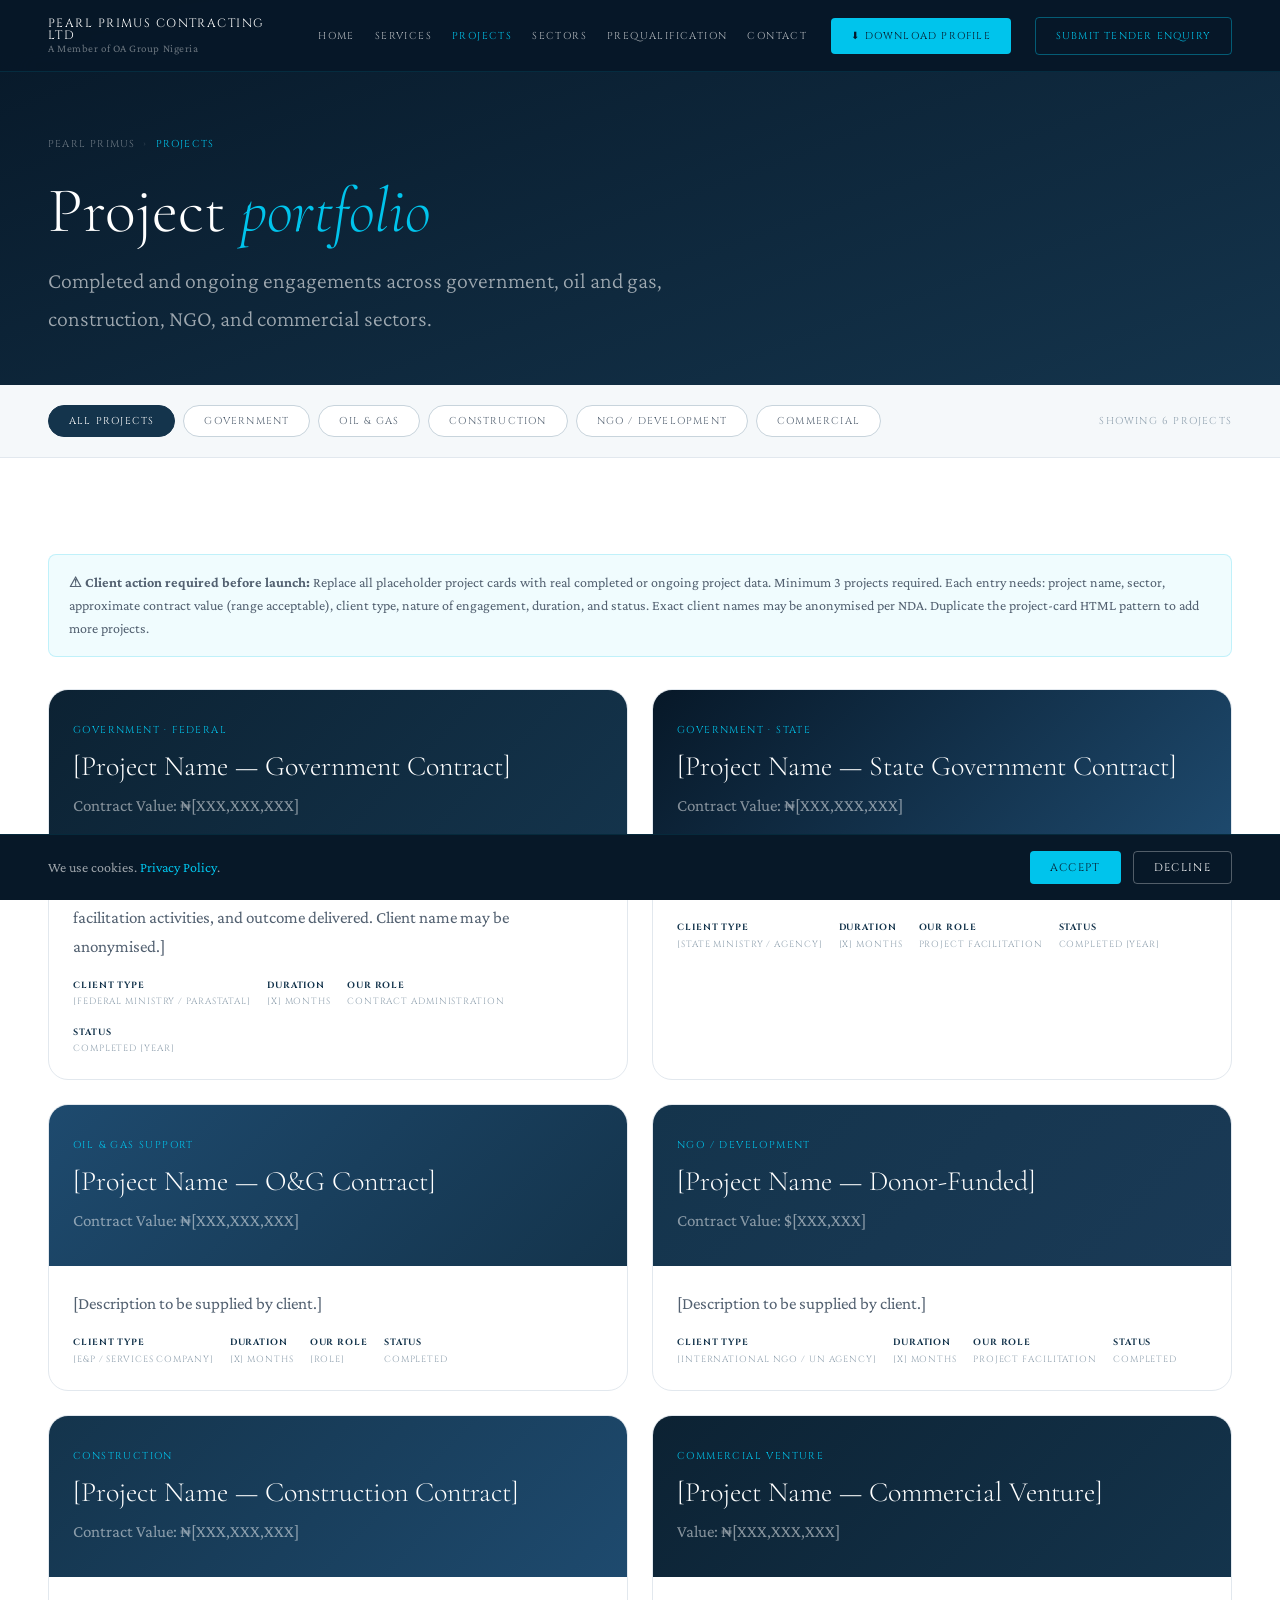
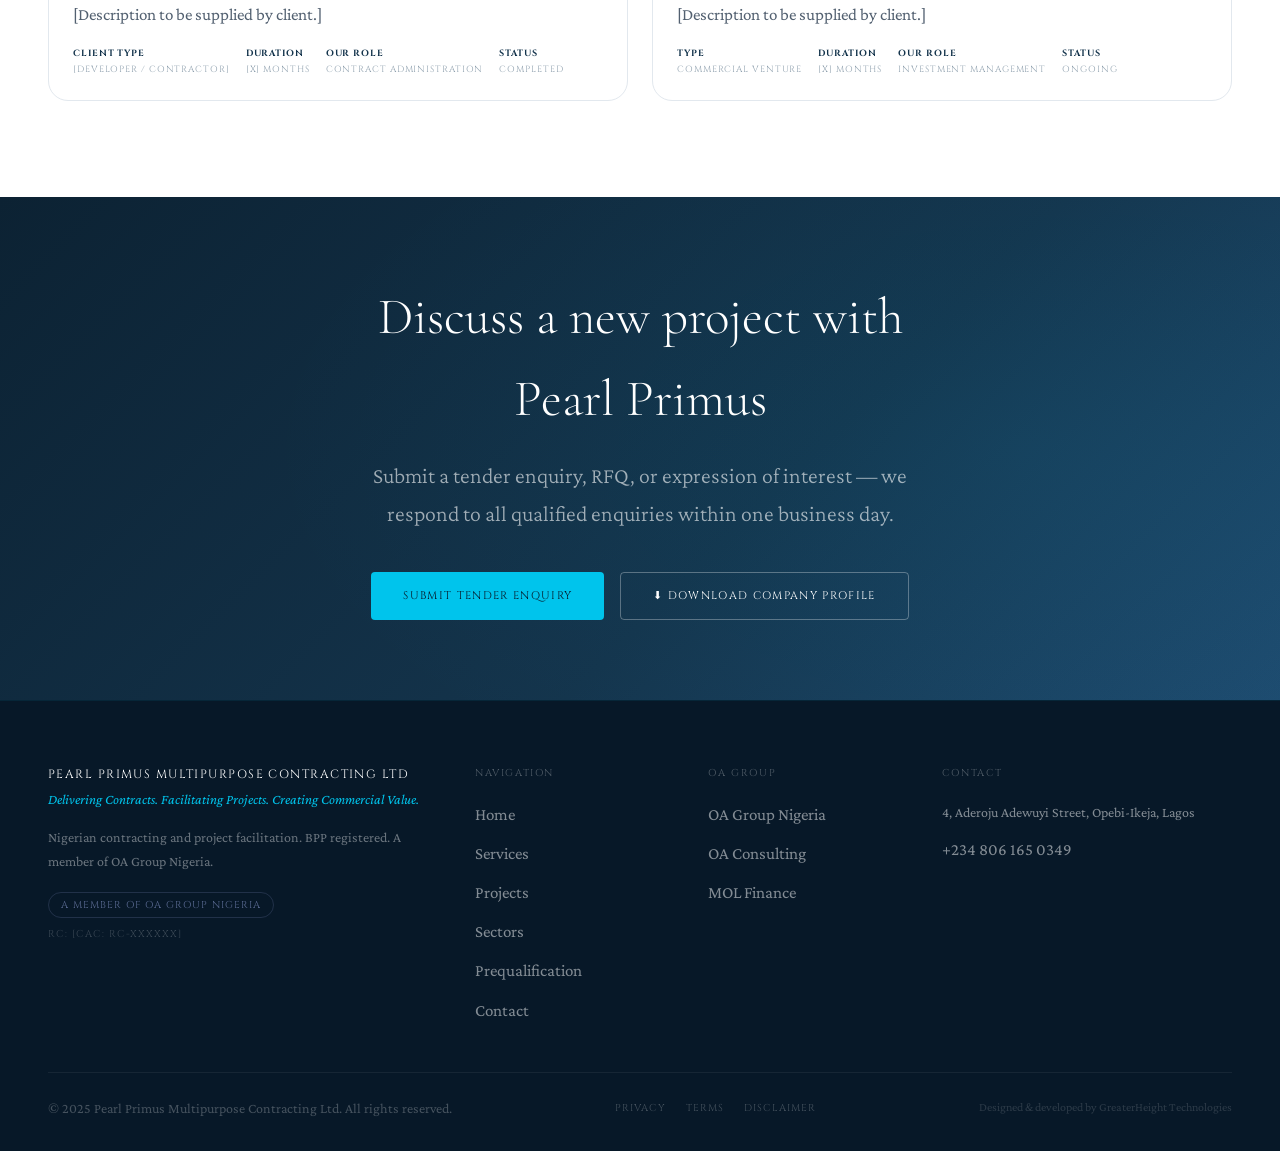
==== projects/index.html @ b577b9fe "UP" ====
<!DOCTYPE html>
<html lang="en">
<head>
  <meta charset="UTF-8"><meta name="viewport" content="width=device-width, initial-scale=1.0">
  <title>Project Portfolio — Pearl Primus Multipurpose Contracting Ltd | Nigeria</title>
  <meta name="description" content="Pearl Primus project portfolio — completed and ongoing contracting, project facilitation, and commercial ventures across government, oil and gas, construction, NGO, and commercial sectors.">
  <link rel="canonical" href="https://pearlprimus.oagroupng.com/projects/">
  <link rel="preconnect" href="https://fonts.googleapis.com"><link rel="preconnect" href="https://fonts.gstatic.com" crossorigin>
  <link href="https://fonts.googleapis.com/css2?family=Cinzel:wght@400;600;700&family=Cormorant+Garamond:ital,wght@0,300;0,400;0,600;1,300;1,400&family=Crimson+Pro:ital,wght@0,300;0,400;0,500;0,600;1,300;1,400&display=swap" rel="stylesheet">
  <link rel="stylesheet" href="/css/variables.css"><link rel="stylesheet" href="/css/styles.css"><link rel="stylesheet" href="/css/animations.css"><link rel="stylesheet" href="/css/responsive.css">
  <style>
    .page-hero{background:linear-gradient(160deg,var(--pp-navy-deep) 0%,var(--pp-navy) 100%);padding-top:calc(var(--nav-height) + var(--sp-16));padding-bottom:var(--sp-12);}
    .filter-bar{background:var(--off-white);padding:var(--sp-5) 0;border-bottom:1px solid var(--grey-100);position:sticky;top:var(--nav-height);z-index:100;}
    .filter-bar__inner{display:flex;gap:var(--sp-2);flex-wrap:wrap;align-items:center;}
    .project-count{font-family:var(--font-label);font-size:10px;letter-spacing:0.12em;text-transform:uppercase;color:var(--grey-400);margin-left:auto;}
    .filter-tab{font-family:var(--font-label);font-size:10px;letter-spacing:0.12em;text-transform:uppercase;padding:0.5rem 1.25rem;border-radius:var(--radius-full);border:1px solid var(--grey-200);background:var(--white);color:var(--grey-600);cursor:pointer;transition:all var(--duration-fast);}
    .filter-tab:hover{border-color:var(--pp-navy);color:var(--pp-navy);}
    .filter-tab.active{background:var(--pp-navy);border-color:var(--pp-navy);color:var(--white);}
    [data-sector][hidden]{display:none;}
    .placeholder-note{background:rgba(0,196,236,0.06);border:1px solid rgba(0,196,236,0.2);border-radius:var(--radius-md);padding:var(--sp-4) var(--sp-5);margin-bottom:var(--sp-8);font-family:var(--font-body);font-size:var(--text-sm);color:var(--grey-600);line-height:1.65;}
  </style>
</head>
<body>
<a href="#main" class="skip-link">Skip to main content</a>
<nav class="nav" id="mainNav" role="navigation" aria-label="Main navigation"><div class="nav__inner"><a href="/" class="nav__logo"><span class="nav__logo-name">Pearl Primus Contracting Ltd</span><span class="nav__logo-sub">A Member of OA Group Nigeria</span></a><div class="nav__links"><a href="/" class="nav__link">Home</a><a href="/services/" class="nav__link">Services</a><a href="/projects/" class="nav__link nav__link--active">Projects</a><a href="/sectors/" class="nav__link">Sectors</a><a href="/prequalification/" class="nav__link">Prequalification</a><a href="/contact/" class="nav__link">Contact</a></div><a href="/prequalification/#profile" class="nav__profile">⬇ Download Profile</a><a href="/contact/" class="nav__cta">Submit Tender Enquiry</a><button class="nav__hamburger" id="navHamburger" aria-label="Open menu" aria-expanded="false" aria-controls="mobileMenu"><span></span><span></span><span></span></button></div></nav>
<div class="nav__mobile" id="mobileMenu"><a href="/" class="nav__link">Home</a><a href="/services/" class="nav__link">Services</a><a href="/projects/" class="nav__link">Projects</a><a href="/sectors/" class="nav__link">Sectors</a><a href="/prequalification/" class="nav__link">Prequalification</a><a href="/contact/" class="nav__link">Contact</a><a href="/contact/" class="nav__cta" style="margin-top:var(--sp-4);">Submit Tender Enquiry</a></div>
<main id="main">
  <section class="page-hero"><div class="container">
    <nav aria-label="Breadcrumb" class="breadcrumb"><a href="/">Pearl Primus</a><span class="breadcrumb__sep">›</span><span class="breadcrumb__current">Projects</span></nav>
    <h1 style="font-family:var(--font-display);font-weight:300;font-size:clamp(2.5rem,5vw,5rem);color:var(--white);line-height:1.1;max-width:18ch;margin-bottom:var(--sp-4);">Project <em style="color:var(--pp-cyan);">portfolio</em></h1>
    <p style="font-family:var(--font-body);font-size:var(--text-xl);color:rgba(255,255,255,0.6);max-width:52ch;font-weight:300;line-height:1.7;">Completed and ongoing engagements across government, oil and gas, construction, NGO, and commercial sectors.</p>
  </div></section>

  <div class="filter-bar"><div class="container"><div class="filter-bar__inner">
    <div role="group" aria-label="Filter by sector" style="display:flex;gap:var(--sp-2);flex-wrap:wrap;">
      <button class="filter-tab active" data-filter="all">All Projects</button>
      <button class="filter-tab" data-filter="government">Government</button>
      <button class="filter-tab" data-filter="oilgas">Oil & Gas</button>
      <button class="filter-tab" data-filter="construction">Construction</button>
      <button class="filter-tab" data-filter="ngo">NGO / Development</button>
      <button class="filter-tab" data-filter="commercial">Commercial</button>
    </div>
    <span class="project-count" id="projectCount" aria-live="polite">Showing all projects</span>
  </div></div></div>

  <section class="section section--lg"><div class="container">
    <div class="placeholder-note">
      <strong>⚠ Client action required before launch:</strong> Replace all placeholder project cards with real completed or ongoing project data. Minimum 3 projects required. Each entry needs: project name, sector, approximate contract value (range acceptable), client type, nature of engagement, duration, and status. Exact client names may be anonymised per NDA. Duplicate the project-card HTML pattern to add more projects.
    </div>

    <div class="projects-grid" id="projectsGrid">
      <article class="project-card reveal" data-sector="government">
        <div class="project-card__header"><div class="project-card__sector">Government · Federal</div><div class="project-card__name">[Project Name — Government Contract]</div><div class="project-card__value">Contract Value: ₦[XXX,XXX,XXX]</div></div>
        <div class="project-card__body"><p class="project-card__desc">[Description: nature of engagement, scope, specific contract administration or facilitation activities, and outcome delivered. Client name may be anonymised.]</p><div class="project-card__meta"><div class="project-card__meta-item"><strong>Client Type</strong>[Federal Ministry / Parastatal]</div><div class="project-card__meta-item"><strong>Duration</strong>[X] months</div><div class="project-card__meta-item"><strong>Our Role</strong>Contract Administration</div><div class="project-card__meta-item"><strong>Status</strong>Completed [Year]</div></div></div>
      </article>
      <article class="project-card reveal reveal--delay-1" data-sector="government">
        <div class="project-card__header" style="background:linear-gradient(135deg,var(--pp-navy-deep),var(--pp-navy-mid));"><div class="project-card__sector">Government · State</div><div class="project-card__name">[Project Name — State Government Contract]</div><div class="project-card__value">Contract Value: ₦[XXX,XXX,XXX]</div></div>
        <div class="project-card__body"><p class="project-card__desc">[Description to be supplied by client.]</p><div class="project-card__meta"><div class="project-card__meta-item"><strong>Client Type</strong>[State Ministry / Agency]</div><div class="project-card__meta-item"><strong>Duration</strong>[X] months</div><div class="project-card__meta-item"><strong>Our Role</strong>Project Facilitation</div><div class="project-card__meta-item"><strong>Status</strong>Completed [Year]</div></div></div>
      </article>
      <article class="project-card reveal reveal--delay-2" data-sector="oilgas">
        <div class="project-card__header" style="background:linear-gradient(135deg,#1E4A6E,var(--pp-navy));"><div class="project-card__sector">Oil & Gas Support</div><div class="project-card__name">[Project Name — O&G Contract]</div><div class="project-card__value">Contract Value: ₦[XXX,XXX,XXX]</div></div>
        <div class="project-card__body"><p class="project-card__desc">[Description to be supplied by client.]</p><div class="project-card__meta"><div class="project-card__meta-item"><strong>Client Type</strong>[E&P / Services Company]</div><div class="project-card__meta-item"><strong>Duration</strong>[X] months</div><div class="project-card__meta-item"><strong>Our Role</strong>[Role]</div><div class="project-card__meta-item"><strong>Status</strong>Completed</div></div></div>
      </article>
      <article class="project-card reveal" data-sector="ngo">
        <div class="project-card__header" style="background:linear-gradient(135deg,var(--pp-navy),#1A3A56);"><div class="project-card__sector">NGO / Development</div><div class="project-card__name">[Project Name — Donor-Funded]</div><div class="project-card__value">Contract Value: $[XXX,XXX]</div></div>
        <div class="project-card__body"><p class="project-card__desc">[Description to be supplied by client.]</p><div class="project-card__meta"><div class="project-card__meta-item"><strong>Client Type</strong>[International NGO / UN Agency]</div><div class="project-card__meta-item"><strong>Duration</strong>[X] months</div><div class="project-card__meta-item"><strong>Our Role</strong>Project Facilitation</div><div class="project-card__meta-item"><strong>Status</strong>Completed</div></div></div>
      </article>
      <article class="project-card reveal reveal--delay-1" data-sector="construction">
        <div class="project-card__header" style="background:linear-gradient(135deg,#14344C,#1E4A6E);"><div class="project-card__sector">Construction</div><div class="project-card__name">[Project Name — Construction Contract]</div><div class="project-card__value">Contract Value: ₦[XXX,XXX,XXX]</div></div>
        <div class="project-card__body"><p class="project-card__desc">[Description to be supplied by client.]</p><div class="project-card__meta"><div class="project-card__meta-item"><strong>Client Type</strong>[Developer / Contractor]</div><div class="project-card__meta-item"><strong>Duration</strong>[X] months</div><div class="project-card__meta-item"><strong>Our Role</strong>Contract Administration</div><div class="project-card__meta-item"><strong>Status</strong>Completed</div></div></div>
      </article>
      <article class="project-card reveal reveal--delay-2" data-sector="commercial">
        <div class="project-card__header" style="background:linear-gradient(135deg,#0C2233,var(--pp-navy));"><div class="project-card__sector">Commercial Venture</div><div class="project-card__name">[Project Name — Commercial Venture]</div><div class="project-card__value">Value: ₦[XXX,XXX,XXX]</div></div>
        <div class="project-card__body"><p class="project-card__desc">[Description to be supplied by client.]</p><div class="project-card__meta"><div class="project-card__meta-item"><strong>Type</strong>Commercial Venture</div><div class="project-card__meta-item"><strong>Duration</strong>[X] months</div><div class="project-card__meta-item"><strong>Our Role</strong>Investment Management</div><div class="project-card__meta-item"><strong>Status</strong>Ongoing</div></div></div>
      </article>
    </div>
  </div></section>

  <section class="cta-banner"><div class="cta-banner__content"><h2 class="cta-banner__title reveal">Discuss a new project with Pearl Primus</h2><p class="cta-banner__sub reveal reveal--delay-1">Submit a tender enquiry, RFQ, or expression of interest — we respond to all qualified enquiries within one business day.</p><div class="cta-banner__actions reveal reveal--delay-2"><a href="/contact/" class="btn btn-cyan">Submit Tender Enquiry</a><a href="/prequalification/#profile" class="btn btn-outline">⬇ Download Company Profile</a></div></div></section>
</main>
<footer class="footer" role="contentinfo"><div class="container"><div class="footer__grid"><div><div class="footer__brand-name">Pearl Primus Multipurpose Contracting Ltd</div><div class="footer__brand-tag">Delivering Contracts. Facilitating Projects. Creating Commercial Value.</div><p class="footer__desc">Nigerian contracting and project facilitation. BPP registered. A member of OA Group Nigeria.</p><a href="https://oagroupng.com" class="footer__group-badge" target="_blank" rel="noopener">A Member of OA Group Nigeria</a><div class="footer__cac">RC: [CAC: RC-XXXXXX]</div></div><div><div class="footer__col-title">Navigation</div><nav class="footer__links"><a href="/" class="footer__link">Home</a><a href="/services/" class="footer__link">Services</a><a href="/projects/" class="footer__link">Projects</a><a href="/sectors/" class="footer__link">Sectors</a><a href="/prequalification/" class="footer__link">Prequalification</a><a href="/contact/" class="footer__link">Contact</a></nav></div><div><div class="footer__col-title">OA Group</div><nav class="footer__links"><a href="https://oagroupng.com" class="footer__link" target="_blank" rel="noopener">OA Group Nigeria</a><a href="https://oaconsulting.oagroupng.com" class="footer__link" target="_blank" rel="noopener">OA Consulting</a><a href="https://mol.oagroupng.com" class="footer__link" target="_blank" rel="noopener">MOL Finance</a></nav></div><div><div class="footer__col-title">Contact</div><address style="font-style:normal;"><p class="footer__contact-item">4, Aderoju Adewuyi Street, Opebi-Ikeja, Lagos</p><p class="footer__contact-item"><a href="tel:+2348061650349" class="footer__link">+234 806 165 0349</a></p></address></div></div><div class="footer__bottom"><p class="footer__copy">© 2025 Pearl Primus Multipurpose Contracting Ltd. All rights reserved.</p><nav class="footer__legal"><a href="/privacy/">Privacy</a><a href="/terms/">Terms</a><a href="/disclaimer/">Disclaimer</a></nav><p class="footer__dev">Designed & developed by GreaterHeight Technologies</p></div></div></footer>
<button id="backToTop" aria-label="Back to top" style="position:fixed;bottom:2rem;right:2rem;width:44px;height:44px;border-radius:50%;background:var(--pp-cyan);border:none;color:var(--pp-navy-deep);font-size:18px;font-weight:700;display:flex;align-items:center;justify-content:center;opacity:0;pointer-events:none;transition:opacity 0.3s;z-index:500;cursor:pointer;">↑</button>
<div class="cookie-banner" id="cookieBanner"><p class="cookie-banner__text">We use cookies. <a href="/privacy/" style="color:var(--pp-cyan);">Privacy Policy</a>.</p><div class="cookie-banner__actions"><button id="cookieAccept" class="btn btn-cyan" style="padding:0.5rem 1.25rem;font-size:11px;">Accept</button><button id="cookieDecline" class="btn btn-outline" style="padding:0.5rem 1.25rem;font-size:11px;">Decline</button></div></div>
<script src="/js/navigation.js" defer></script><script src="/js/main.js" defer></script>
<script>
document.addEventListener('DOMContentLoaded',()=>{
  const tabs=document.querySelectorAll('.filter-tab');
  const cards=document.querySelectorAll('[data-sector]');
  const count=document.getElementById('projectCount');
  function upd(){const v=[...cards].filter(c=>!c.hasAttribute('hidden')).length;count.textContent=`Showing ${v} project${v!==1?'s':''}`;}
  tabs.forEach(btn=>btn.addEventListener('click',()=>{
    tabs.forEach(b=>b.classList.remove('active'));btn.classList.add('active');
    const f=btn.dataset.filter;cards.forEach(c=>c.toggleAttribute('hidden',f!=='all'&&c.dataset.sector!==f));upd();
  }));upd();
});
</script>
</body></html>
---- css/variables.css ----
/* ============================================================
   Pearl Primus Multipurpose Contracting Ltd
   Primary: #14344C | Accent: #00C4EC | Supporting: #747474
   ============================================================ */
:root {
  /* Pearl Primus Brand */
  --pp-navy:        #14344C;
  --pp-navy-dark:   #0C2233;
  --pp-navy-deep:   #071828;
  --pp-navy-mid:    #1E4A6E;
  --pp-cyan:        #00C4EC;
  --pp-cyan-dark:   #009BBD;
  --pp-cyan-pale:   #E8F9FD;
  --pp-grey:        #747474;
  --pp-grey-light:  #B8B8B8;

  /* Dark backgrounds */
  --dark-bg:        #071828;
  --dark-mid:       #0F2438;
  --dark-card:      #162E44;

  /* Neutrals */
  --white:          #FFFFFF;
  --off-white:      #F5F8FA;
  --grey-50:        #F0F4F7;
  --grey-100:       #E2E8EE;
  --grey-200:       #C8D4DC;
  --grey-400:       #8FA0AE;
  --grey-600:       #526070;
  --grey-700:       #374652;
  --grey-800:       #1E2C38;

  /* Group */
  --group-blue:     #5C6C94;

  /* Typography */
  --font-display:   'Cormorant Garamond', Georgia, serif;
  --font-label:     'Cinzel', 'Times New Roman', serif;
  --font-body:      'Crimson Pro', Georgia, serif;

  /* Scale */
  --text-xs:   0.75rem;    --text-sm:   0.875rem;
  --text-base: 1.0625rem;  --text-lg:   1.1875rem;
  --text-xl:   1.375rem;   --text-2xl:  1.75rem;
  --text-3xl:  2.25rem;    --text-4xl:  2.875rem;
  --text-5xl:  3.75rem;    --text-6xl:  5rem;

  /* Spacing */
  --sp-1:0.25rem; --sp-2:0.5rem;  --sp-3:0.75rem; --sp-4:1rem;
  --sp-5:1.25rem; --sp-6:1.5rem;  --sp-8:2rem;    --sp-10:2.5rem;
  --sp-12:3rem;   --sp-16:4rem;   --sp-20:5rem;   --sp-24:6rem;

  /* Layout */
  --nav-height: 72px;
  --max-width:  1280px;
  --gutter:     clamp(1.25rem, 5vw, 3rem);
  --radius-sm:  4px;  --radius-md: 8px;
  --radius-lg:  12px; --radius-xl: 20px;
  --radius-2xl: 28px; --radius-full: 999px;

  /* Shadows */
  --shadow-sm: 0 1px 4px rgba(20,52,76,0.08);
  --shadow-md: 0 4px 20px rgba(20,52,76,0.12);
  --shadow-lg: 0 8px 40px rgba(20,52,76,0.16);

  --duration-fast: 0.15s;
  --duration:      0.25s;
  --ease:          cubic-bezier(0.4, 0, 0.2, 1);
}
---- css/styles.css ----
/* ============================================================
   Pearl Primus Multipurpose Contracting Ltd — Core Styles
   ============================================================ */
*,*::before,*::after{box-sizing:border-box;margin:0;padding:0;}
html{scroll-behavior:smooth;-webkit-text-size-adjust:100%;}
body{font-family:var(--font-body);background:var(--white);color:var(--grey-800);line-height:1.6;}
img{max-width:100%;height:auto;display:block;}
a{color:inherit;text-decoration:none;}
button{cursor:pointer;font-family:inherit;border:none;background:none;}

.skip-link{position:absolute;top:-100px;left:0;z-index:1000;background:var(--pp-cyan);color:var(--pp-navy-deep);padding:0.75rem 1.5rem;font-family:var(--font-label);font-size:11px;letter-spacing:0.1em;}
.skip-link:focus{top:0;}

.container{width:100%;max-width:var(--max-width);margin:0 auto;padding:0 var(--gutter);}
.section{padding-block:var(--sp-20);}
.section--lg{padding-block:var(--sp-24);}

/* Navigation */
.nav{position:fixed;top:0;left:0;right:0;z-index:900;height:var(--nav-height);background:rgba(7,24,40,0.98);backdrop-filter:blur(16px);border-bottom:1px solid rgba(0,196,236,0.12);}
.nav__inner{display:flex;align-items:center;gap:var(--sp-6);height:100%;padding:0 var(--gutter);max-width:var(--max-width);margin:0 auto;}
.nav__logo{display:flex;flex-direction:column;line-height:1;text-decoration:none;}
.nav__logo-name{font-family:var(--font-label);font-size:12px;letter-spacing:0.12em;text-transform:uppercase;color:var(--white);}
.nav__logo-sub{font-family:var(--font-body);font-size:11px;color:rgba(255,255,255,0.4);letter-spacing:0.05em;margin-top:2px;}
.nav__links{display:flex;align-items:center;gap:var(--sp-5);margin-left:auto;}
.nav__link{font-family:var(--font-label);font-size:10px;letter-spacing:0.14em;text-transform:uppercase;color:rgba(255,255,255,0.7);transition:color var(--duration-fast);}
.nav__link:hover,.nav__link--active{color:var(--pp-cyan);}
.nav__profile{font-family:var(--font-label);font-size:10px;letter-spacing:0.12em;text-transform:uppercase;color:var(--pp-navy-deep);background:var(--pp-cyan);padding:0.625rem 1.25rem;border-radius:var(--radius-sm);transition:background var(--duration-fast);display:flex;align-items:center;gap:var(--sp-2);flex-shrink:0;}
.nav__profile:hover{background:var(--pp-cyan-dark);}
.nav__cta{font-family:var(--font-label);font-size:10px;letter-spacing:0.12em;text-transform:uppercase;border:1px solid rgba(0,196,236,0.4);color:var(--pp-cyan);padding:0.625rem 1.25rem;border-radius:var(--radius-sm);transition:all var(--duration-fast);flex-shrink:0;}
.nav__cta:hover{background:var(--pp-cyan);color:var(--pp-navy-deep);}
.nav__hamburger{display:none;flex-direction:column;gap:5px;padding:0.5rem;margin-left:var(--sp-3);}
.nav__hamburger span{display:block;width:22px;height:2px;background:rgba(255,255,255,0.8);border-radius:2px;transition:all var(--duration);}
.nav__mobile{display:none;position:fixed;inset:0;top:var(--nav-height);background:var(--dark-bg);z-index:800;flex-direction:column;padding:var(--sp-6) var(--gutter);gap:var(--sp-4);overflow-y:auto;}
.nav__mobile.open{display:flex;}

.breadcrumb{font-family:var(--font-label);font-size:10px;letter-spacing:0.12em;text-transform:uppercase;display:flex;align-items:center;gap:var(--sp-2);color:rgba(255,255,255,0.4);margin-bottom:var(--sp-6);}
.breadcrumb a{color:rgba(255,255,255,0.4);transition:color var(--duration-fast);}
.breadcrumb a:hover{color:var(--pp-cyan);}
.breadcrumb__sep{color:rgba(255,255,255,0.2);}
.breadcrumb__current{color:var(--pp-cyan);}

/* Buttons */
.btn{display:inline-flex;align-items:center;gap:var(--sp-2);font-family:var(--font-label);font-size:11px;letter-spacing:0.12em;text-transform:uppercase;padding:0.875rem 2rem;border-radius:var(--radius-sm);transition:all var(--duration-fast);cursor:pointer;text-decoration:none;white-space:nowrap;}
.btn-cyan{background:var(--pp-cyan);color:var(--pp-navy-deep);}
.btn-cyan:hover{background:var(--pp-cyan-dark);}
.btn-navy{background:var(--pp-navy);color:var(--white);}
.btn-navy:hover{background:var(--pp-navy-dark);}
.btn-outline{background:transparent;color:var(--white);border:1px solid rgba(255,255,255,0.3);}
.btn-outline:hover{border-color:var(--pp-cyan);color:var(--pp-cyan);}
.btn-outline-navy{background:transparent;color:var(--pp-navy);border:1px solid var(--pp-navy);}
.btn-outline-navy:hover{background:var(--pp-navy);color:var(--white);}
.btn-secondary{background:transparent;color:var(--grey-700);border:1px solid var(--grey-200);}
.btn-secondary:hover{background:var(--pp-cyan-pale);border-color:var(--pp-cyan);color:var(--pp-navy);}

/* Typography */
.section-label{font-family:var(--font-label);font-size:10px;letter-spacing:0.16em;text-transform:uppercase;color:var(--pp-cyan);display:block;margin-bottom:var(--sp-4);}
.section-title{font-family:var(--font-display);font-size:clamp(var(--text-3xl),4vw,var(--text-5xl));font-weight:300;color:var(--grey-800);line-height:1.1;margin-bottom:var(--sp-6);max-width:22ch;}
.section-title--light{color:var(--white);}
.section-body{font-family:var(--font-body);font-size:var(--text-lg);color:var(--grey-600);line-height:1.75;max-width:56ch;}
.lead{font-family:var(--font-body);font-size:var(--text-xl);color:var(--grey-600);line-height:1.7;max-width:60ch;}

.two-col{display:grid;grid-template-columns:1fr 1fr;gap:clamp(var(--sp-10),5vw,var(--sp-20));align-items:start;}
.two-col--wide{grid-template-columns:1.4fr 1fr;}

/* Certification / credential badges */
.cert-badge{display:inline-flex;align-items:center;gap:var(--sp-3);font-family:var(--font-label);font-size:10px;letter-spacing:0.12em;text-transform:uppercase;padding:0.5rem 1rem 0.5rem 0.75rem;border-radius:var(--radius-sm);border:1px solid;}
.cert-badge--bpp{border-color:rgba(0,196,236,0.4);color:var(--pp-cyan);background:rgba(0,196,236,0.08);}
.cert-badge--cac{border-color:rgba(255,255,255,0.25);color:rgba(255,255,255,0.7);}
.cert-badge--tax{border-color:rgba(255,255,255,0.2);color:rgba(255,255,255,0.6);}
.cert-badge__dot{width:8px;height:8px;border-radius:50%;background:currentColor;flex-shrink:0;}

/* Service cards */
.services-grid{display:grid;grid-template-columns:repeat(2,1fr);gap:var(--sp-6);}
.service-card{padding:var(--sp-8);border:1px solid var(--grey-100);border-radius:var(--radius-xl);background:var(--white);transition:transform var(--duration) var(--ease),box-shadow var(--duration) var(--ease),border-color var(--duration);}
.service-card:hover{transform:translateY(-4px);box-shadow:var(--shadow-md);border-color:var(--pp-cyan);}
.service-card__icon{font-size:2.25rem;margin-bottom:var(--sp-5);}
.service-card__num{font-family:var(--font-display);font-size:var(--text-5xl);font-weight:300;color:var(--grey-100);line-height:1;margin-bottom:var(--sp-3);}
.service-card__name{font-family:var(--font-display);font-size:var(--text-2xl);font-weight:400;color:var(--grey-800);margin-bottom:var(--sp-3);line-height:1.2;}
.service-card__desc{font-family:var(--font-body);font-size:var(--text-base);color:var(--grey-600);line-height:1.7;margin-bottom:var(--sp-4);}
.service-card__tags{display:flex;flex-wrap:wrap;gap:var(--sp-2);margin-bottom:var(--sp-4);}
.service-tag{font-family:var(--font-label);font-size:9px;letter-spacing:0.1em;text-transform:uppercase;padding:0.2rem 0.625rem;border:1px solid var(--grey-200);border-radius:var(--radius-full);color:var(--grey-600);}
.service-card__link{font-family:var(--font-label);font-size:11px;letter-spacing:0.1em;text-transform:uppercase;color:var(--pp-navy);display:inline-flex;align-items:center;gap:var(--sp-2);transition:gap var(--duration-fast),color var(--duration-fast);}
.service-card:hover .service-card__link{color:var(--pp-cyan);gap:var(--sp-3);}

/* Sector cards */
.sectors-grid{display:grid;grid-template-columns:repeat(5,1fr);gap:var(--sp-4);}
.sector-card{padding:var(--sp-6) var(--sp-4);border:1px solid rgba(255,255,255,0.08);border-radius:var(--radius-lg);text-align:center;background:rgba(255,255,255,0.04);transition:all var(--duration);}
.sector-card:hover{border-color:var(--pp-cyan);background:rgba(0,196,236,0.06);}
.sector-card__icon{font-size:2rem;margin-bottom:var(--sp-3);}
.sector-card__name{font-family:var(--font-display);font-size:var(--text-lg);font-weight:400;color:var(--white);margin-bottom:var(--sp-2);}
.sector-card__desc{font-family:var(--font-body);font-size:var(--text-sm);color:rgba(255,255,255,0.45);line-height:1.5;}

/* Project portfolio cards */
.projects-grid{display:grid;grid-template-columns:repeat(3,1fr);gap:var(--sp-6);}
.project-card{border-radius:var(--radius-xl);border:1px solid var(--grey-100);background:var(--white);overflow:hidden;transition:transform var(--duration) var(--ease),box-shadow var(--duration) var(--ease);}
.project-card:hover{transform:translateY(-4px);box-shadow:var(--shadow-md);}
.project-card__header{padding:var(--sp-8) var(--sp-6);background:linear-gradient(135deg,var(--pp-navy-dark),var(--pp-navy));}
.project-card__sector{font-family:var(--font-label);font-size:10px;letter-spacing:0.14em;text-transform:uppercase;color:var(--pp-cyan);margin-bottom:var(--sp-3);}
.project-card__name{font-family:var(--font-display);font-size:var(--text-2xl);font-weight:300;color:var(--white);line-height:1.2;margin-bottom:var(--sp-2);}
.project-card__value{font-family:var(--font-body);font-size:var(--text-base);color:rgba(255,255,255,0.5);}
.project-card__body{padding:var(--sp-6);}
.project-card__desc{font-family:var(--font-body);font-size:var(--text-base);color:var(--grey-600);line-height:1.7;margin-bottom:var(--sp-4);}
.project-card__meta{display:flex;gap:var(--sp-4);flex-wrap:wrap;}
.project-card__meta-item{font-family:var(--font-label);font-size:9px;letter-spacing:0.1em;text-transform:uppercase;color:var(--grey-400);}
.project-card__meta-item strong{color:var(--pp-navy);display:block;margin-bottom:2px;}

/* Prequalification table */
.preq-table{width:100%;border-collapse:collapse;}
.preq-table th{font-family:var(--font-label);font-size:10px;letter-spacing:0.12em;text-transform:uppercase;color:var(--grey-400);text-align:left;padding:var(--sp-3) var(--sp-4);border-bottom:2px solid var(--grey-100);}
.preq-table td{font-family:var(--font-body);font-size:var(--text-base);color:var(--grey-700);padding:var(--sp-4);border-bottom:1px solid var(--grey-100);}
.preq-table tr:last-child td{border-bottom:none;}
.preq-table td:first-child{font-weight:500;color:var(--grey-800);}
.preq-status{display:inline-flex;align-items:center;gap:var(--sp-2);font-family:var(--font-label);font-size:9px;letter-spacing:0.1em;text-transform:uppercase;padding:0.2rem 0.6rem;border-radius:var(--radius-full);}
.preq-status--available{background:rgba(0,196,236,0.1);color:var(--pp-cyan-dark);border:1px solid rgba(0,196,236,0.25);}
.preq-status--pending{background:rgba(245,138,43,0.1);color:#C97A10;border:1px solid rgba(245,138,43,0.25);}

/* Download CTA box */
.download-box{background:linear-gradient(135deg,var(--pp-navy) 0%,var(--pp-navy-mid) 100%);border-radius:var(--radius-2xl);padding:var(--sp-10);border:1px solid rgba(0,196,236,0.15);}
.download-box__title{font-family:var(--font-display);font-size:var(--text-3xl);font-weight:300;color:var(--white);margin-bottom:var(--sp-3);line-height:1.2;}
.download-box__sub{font-family:var(--font-body);font-size:var(--text-lg);color:rgba(255,255,255,0.6);margin-bottom:var(--sp-8);line-height:1.7;}
.download-box__meta{font-family:var(--font-label);font-size:10px;letter-spacing:0.1em;text-transform:uppercase;color:rgba(255,255,255,0.3);margin-top:var(--sp-4);}

/* Forms */
.form-group{margin-bottom:var(--sp-5);}
.form-label{font-family:var(--font-label);font-size:10px;letter-spacing:0.12em;text-transform:uppercase;color:var(--grey-600);display:block;margin-bottom:var(--sp-2);}
.form-input,.form-select,.form-textarea{width:100%;padding:0.875rem 1rem;border:1px solid var(--grey-200);border-radius:var(--radius-sm);font-family:var(--font-body);font-size:var(--text-base);color:var(--grey-800);background:var(--white);transition:border-color var(--duration-fast);}
.form-input:focus,.form-select:focus,.form-textarea:focus{outline:none;border-color:var(--pp-cyan);}
.form-textarea{min-height:140px;resize:vertical;}
.form-row-2{display:grid;grid-template-columns:1fr 1fr;gap:var(--sp-5);}
.form-checkbox{display:flex;align-items:flex-start;gap:var(--sp-3);}
.form-checkbox-label{font-family:var(--font-body);font-size:var(--text-base);color:var(--grey-600);line-height:1.6;}
.form-error{font-family:var(--font-body);font-size:var(--text-sm);color:#c62828;margin-top:var(--sp-1);display:none;}
.form-group.error .form-error{display:block;}
.form-group.error .form-input,.form-group.error .form-select,.form-group.error .form-textarea{border-color:#c62828;}

/* Cross-referral */
.cross-referral{background:var(--pp-cyan-pale);border:1px solid rgba(0,196,236,0.2);border-radius:var(--radius-2xl);padding:var(--sp-8) var(--sp-10);display:flex;align-items:center;justify-content:space-between;gap:var(--sp-8);flex-wrap:wrap;}
.cross-referral__text{font-family:var(--font-body);font-size:var(--text-lg);color:var(--grey-700);line-height:1.6;}

/* CTA Banner */
.cta-banner{background:linear-gradient(135deg,var(--pp-navy-dark) 0%,var(--pp-navy) 60%,var(--pp-navy-mid) 100%);padding:var(--sp-20) 0;text-align:center;position:relative;overflow:hidden;}
.cta-banner::before{content:'';position:absolute;inset:0;background:radial-gradient(ellipse 60% 80% at 80% 50%,rgba(0,196,236,0.06),transparent);}
.cta-banner__content{max-width:700px;margin:0 auto;padding:0 var(--gutter);position:relative;z-index:1;}
.cta-banner__title{font-family:var(--font-display);font-size:clamp(var(--text-3xl),4vw,var(--text-5xl));font-weight:300;color:var(--white);margin-bottom:var(--sp-4);}
.cta-banner__sub{font-family:var(--font-body);font-size:var(--text-xl);color:rgba(255,255,255,0.6);margin-bottom:var(--sp-10);font-weight:300;line-height:1.7;}
.cta-banner__actions{display:flex;gap:var(--sp-4);justify-content:center;flex-wrap:wrap;}

/* Footer */
.footer{background:var(--dark-bg);padding-block:var(--sp-16) var(--sp-8);border-top:1px solid rgba(0,196,236,0.08);}
.footer__grid{display:grid;grid-template-columns:2fr 1fr 1fr 1.5fr;gap:var(--sp-10);margin-bottom:var(--sp-12);}
.footer__brand-name{font-family:var(--font-label);font-size:12px;letter-spacing:0.12em;text-transform:uppercase;color:var(--white);margin-bottom:var(--sp-1);}
.footer__brand-tag{font-family:var(--font-body);font-size:var(--text-sm);color:var(--pp-cyan);margin-bottom:var(--sp-4);font-style:italic;}
.footer__desc{font-family:var(--font-body);font-size:var(--text-sm);color:rgba(255,255,255,0.4);line-height:1.7;margin-bottom:var(--sp-4);}
.footer__group-badge{display:inline-flex;align-items:center;gap:var(--sp-2);font-family:var(--font-label);font-size:10px;letter-spacing:0.1em;text-transform:uppercase;color:var(--group-blue);border:1px solid rgba(92,108,148,0.3);border-radius:var(--radius-full);padding:0.25rem 0.75rem;transition:color var(--duration-fast);margin-bottom:var(--sp-2);}
.footer__group-badge:hover{color:#AAB4C8;}
.footer__cac{font-family:var(--font-label);font-size:10px;letter-spacing:0.1em;text-transform:uppercase;color:rgba(255,255,255,0.2);}
.footer__col-title{font-family:var(--font-label);font-size:10px;letter-spacing:0.16em;text-transform:uppercase;color:rgba(255,255,255,0.3);margin-bottom:var(--sp-5);}
.footer__links{display:flex;flex-direction:column;gap:var(--sp-3);}
.footer__link{font-family:var(--font-body);font-size:var(--text-base);color:rgba(255,255,255,0.5);transition:color var(--duration-fast);}
.footer__link:hover{color:var(--pp-cyan);}
.footer__contact-item{font-family:var(--font-body);font-size:var(--text-sm);color:rgba(255,255,255,0.5);line-height:1.65;margin-bottom:var(--sp-3);}
.footer__socials{display:flex;gap:var(--sp-3);margin-top:var(--sp-5);}
.footer__social{font-family:var(--font-label);font-size:11px;width:34px;height:34px;display:flex;align-items:center;justify-content:center;border:1px solid rgba(255,255,255,0.15);border-radius:var(--radius-sm);color:rgba(255,255,255,0.5);transition:all var(--duration-fast);}
.footer__social:hover{border-color:var(--pp-cyan);color:var(--pp-cyan);}
.footer__bottom{border-top:1px solid rgba(255,255,255,0.06);padding-top:var(--sp-6);display:flex;align-items:center;justify-content:space-between;flex-wrap:wrap;gap:var(--sp-4);}
.footer__copy{font-family:var(--font-body);font-size:var(--text-sm);color:rgba(255,255,255,0.25);}
.footer__legal{display:flex;gap:var(--sp-5);}
.footer__legal a{font-family:var(--font-label);font-size:10px;letter-spacing:0.1em;text-transform:uppercase;color:rgba(255,255,255,0.25);transition:color var(--duration-fast);}
.footer__legal a:hover{color:var(--pp-cyan);}
.footer__dev{font-family:var(--font-body);font-size:var(--text-xs);color:rgba(255,255,255,0.15);}

/* Cookie */
.cookie-banner{position:fixed;bottom:0;left:0;right:0;z-index:800;background:var(--dark-bg);border-top:1px solid rgba(0,196,236,0.1);padding:var(--sp-4) var(--gutter);display:flex;align-items:center;justify-content:space-between;gap:var(--sp-8);flex-wrap:wrap;}
.cookie-banner__text{font-family:var(--font-body);font-size:var(--text-sm);color:rgba(255,255,255,0.6);}
.cookie-banner__actions{display:flex;gap:var(--sp-3);flex-shrink:0;}

/* Reveal */
.reveal{opacity:0;transform:translateY(24px);transition:opacity 0.6s var(--ease),transform 0.6s var(--ease);}
.reveal.visible{opacity:1;transform:none;}
.reveal--delay-1{transition-delay:0.1s;}
.reveal--delay-2{transition-delay:0.2s;}
.reveal--delay-3{transition-delay:0.3s;}
.reveal--delay-4{transition-delay:0.4s;}
---- css/animations.css ----
@keyframes fadeUp{from{opacity:0;transform:translateY(32px);}to{opacity:1;transform:none;}}
@keyframes fadeIn{from{opacity:0;}to{opacity:1;}}
@keyframes scanline{0%{transform:translateY(-100%);}100%{transform:translateY(100vh);}}
.animate-fade-up{animation:fadeUp 0.7s var(--ease) both;}
---- css/responsive.css ----
@media(max-width:1280px){.sectors-grid{grid-template-columns:repeat(3,1fr);}.projects-grid{grid-template-columns:repeat(2,1fr);}}
@media(max-width:1024px){
  .two-col,.two-col--wide{grid-template-columns:1fr;}
  .services-grid{grid-template-columns:1fr;}
  .footer__grid{grid-template-columns:1fr 1fr;}
  .nav__links{display:none;}
  .nav__cta{display:none;}
  .nav__hamburger{display:flex;}
}
@media(max-width:768px){
  .projects-grid{grid-template-columns:1fr;}
  .sectors-grid{grid-template-columns:repeat(2,1fr);}
  .footer__grid{grid-template-columns:1fr;}
  .cross-referral{flex-direction:column;align-items:flex-start;}
  .form-row-2{grid-template-columns:1fr;}
  .cta-banner__actions{flex-direction:column;align-items:center;}
  .footer__bottom{flex-direction:column;align-items:flex-start;}
  .preq-table{display:block;overflow-x:auto;}
}
@media(max-width:480px){.sectors-grid{grid-template-columns:1fr 1fr;}}
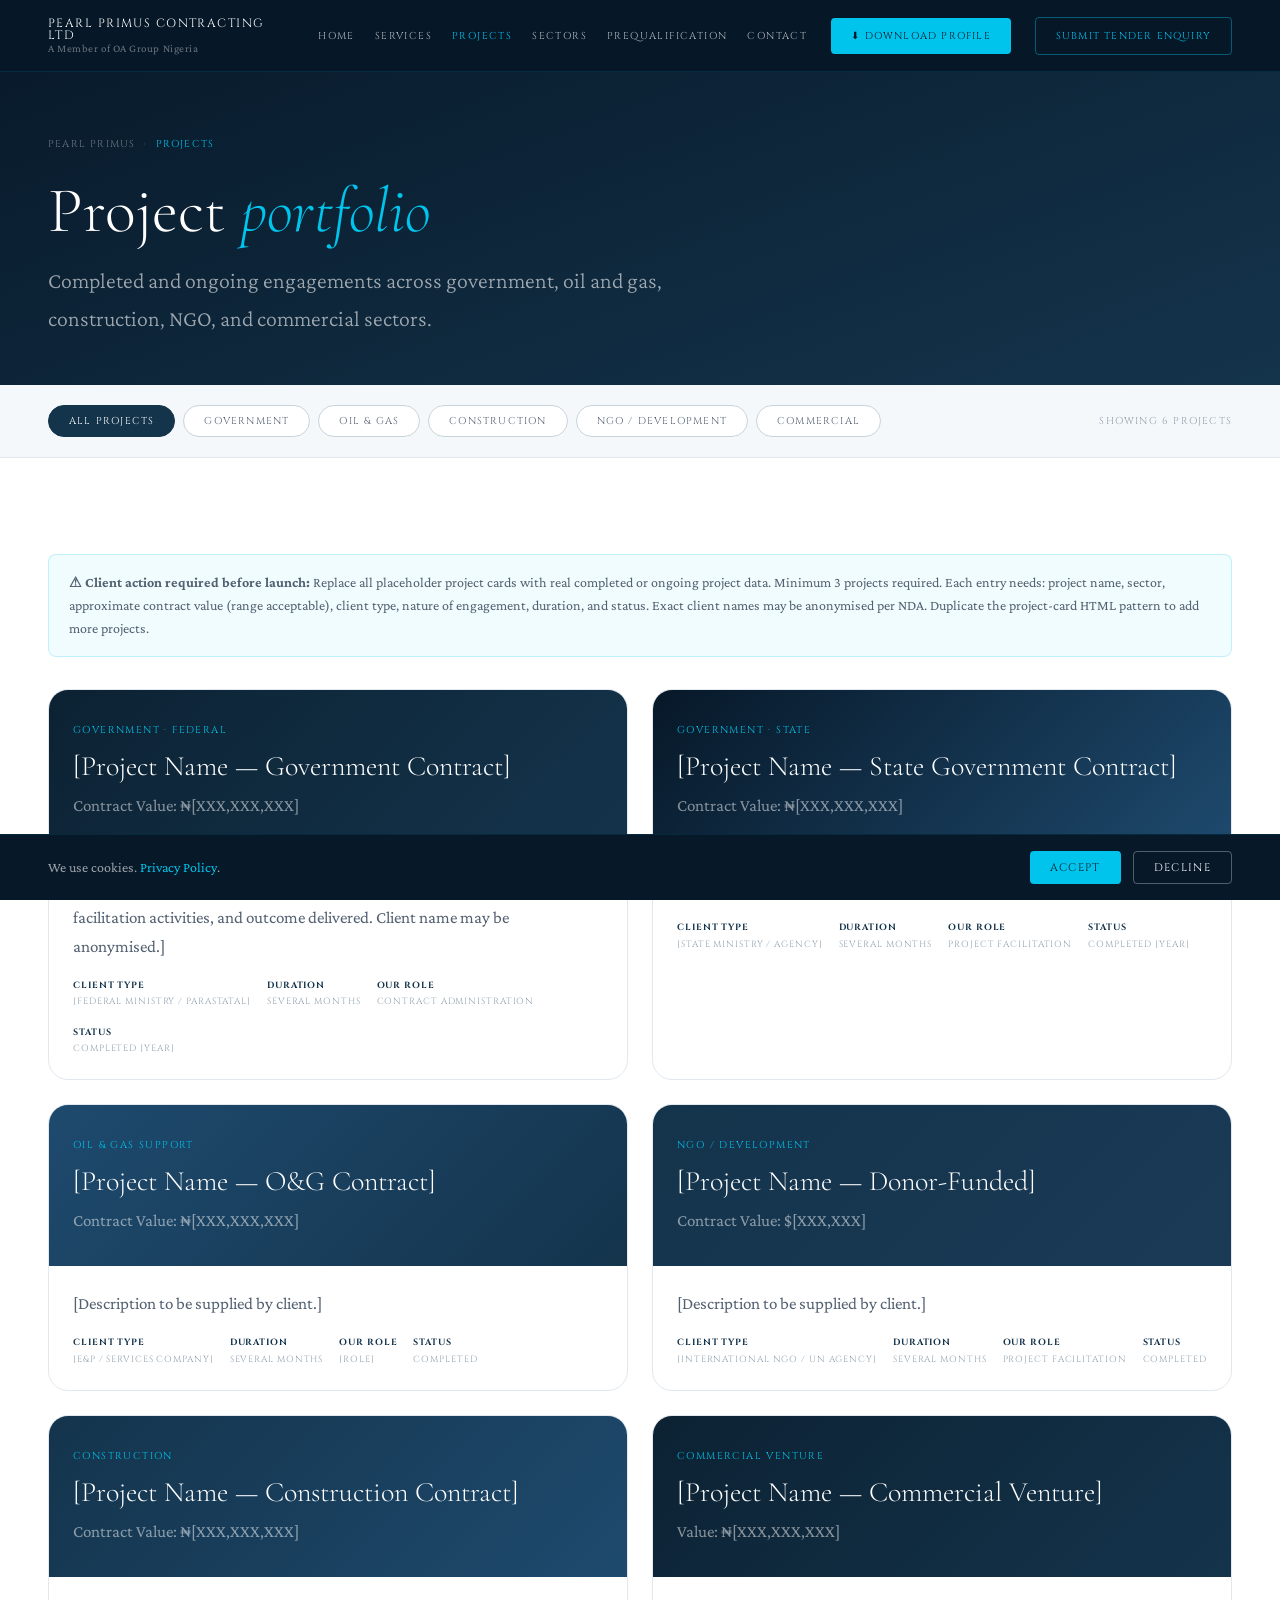
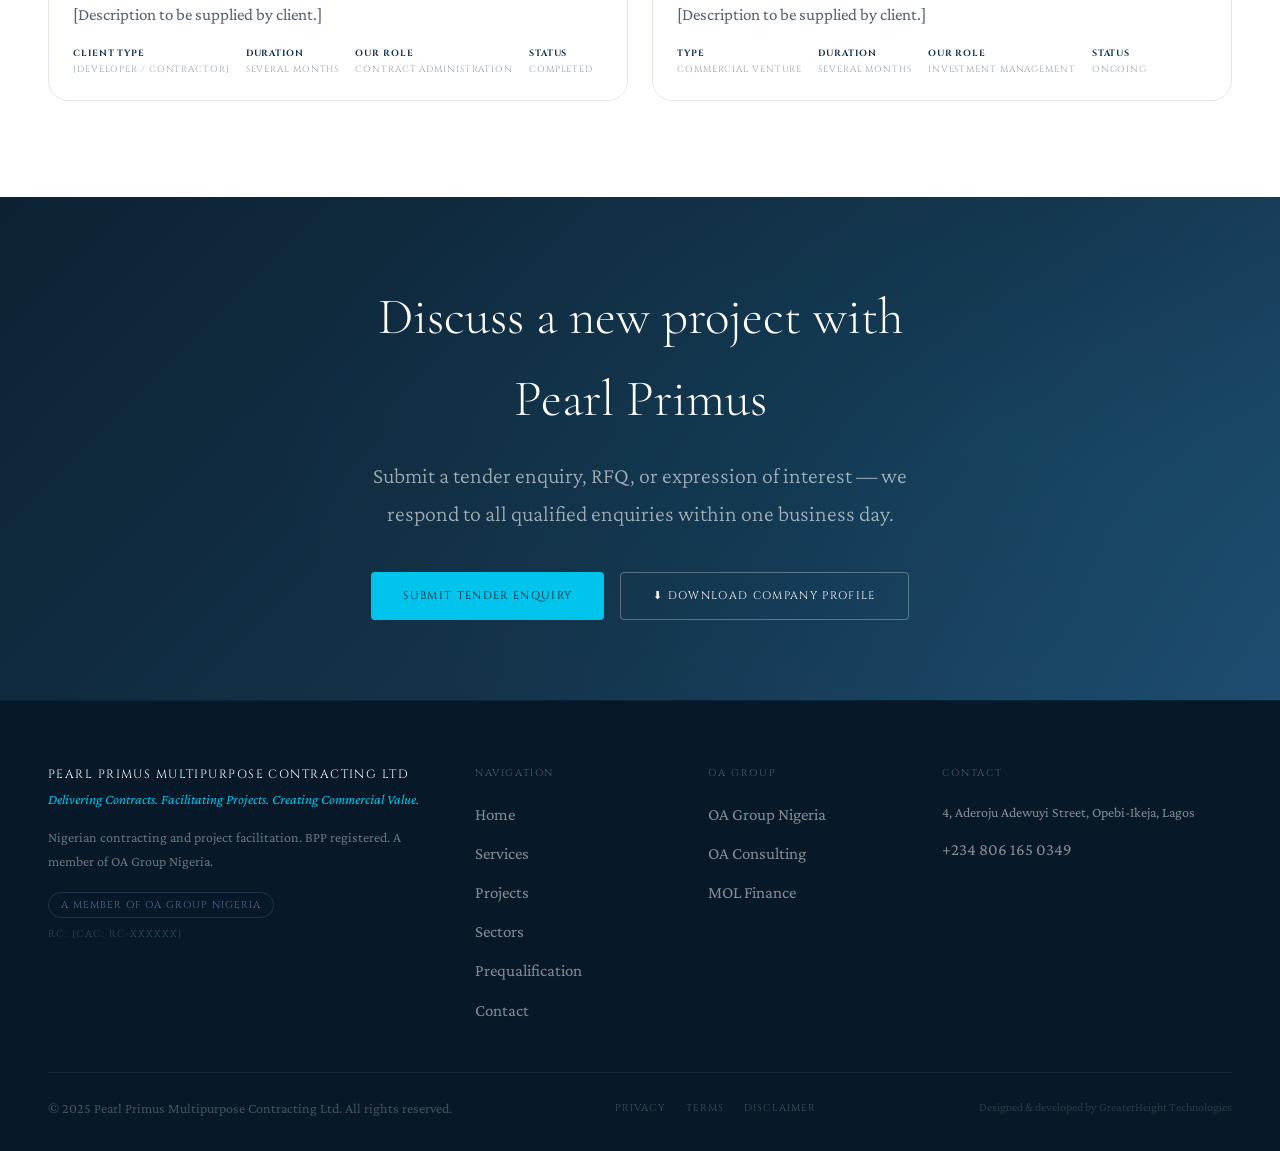
==== commit e474f636: "Update" ====
--- a/projects/index.html
+++ b/projects/index.html
@@ -51,27 +51,27 @@
     <div class="projects-grid" id="projectsGrid">
       <article class="project-card reveal" data-sector="government">
         <div class="project-card__header"><div class="project-card__sector">Government · Federal</div><div class="project-card__name">[Project Name — Government Contract]</div><div class="project-card__value">Contract Value: ₦[XXX,XXX,XXX]</div></div>
-        <div class="project-card__body"><p class="project-card__desc">[Description: nature of engagement, scope, specific contract administration or facilitation activities, and outcome delivered. Client name may be anonymised.]</p><div class="project-card__meta"><div class="project-card__meta-item"><strong>Client Type</strong>[Federal Ministry / Parastatal]</div><div class="project-card__meta-item"><strong>Duration</strong>[X] months</div><div class="project-card__meta-item"><strong>Our Role</strong>Contract Administration</div><div class="project-card__meta-item"><strong>Status</strong>Completed [Year]</div></div></div>
+        <div class="project-card__body"><p class="project-card__desc">[Description: nature of engagement, scope, specific contract administration or facilitation activities, and outcome delivered. Client name may be anonymised.]</p><div class="project-card__meta"><div class="project-card__meta-item"><strong>Client Type</strong>[Federal Ministry / Parastatal]</div><div class="project-card__meta-item"><strong>Duration</strong>Several months</div><div class="project-card__meta-item"><strong>Our Role</strong>Contract Administration</div><div class="project-card__meta-item"><strong>Status</strong>Completed [Year]</div></div></div>
       </article>
       <article class="project-card reveal reveal--delay-1" data-sector="government">
         <div class="project-card__header" style="background:linear-gradient(135deg,var(--pp-navy-deep),var(--pp-navy-mid));"><div class="project-card__sector">Government · State</div><div class="project-card__name">[Project Name — State Government Contract]</div><div class="project-card__value">Contract Value: ₦[XXX,XXX,XXX]</div></div>
-        <div class="project-card__body"><p class="project-card__desc">[Description to be supplied by client.]</p><div class="project-card__meta"><div class="project-card__meta-item"><strong>Client Type</strong>[State Ministry / Agency]</div><div class="project-card__meta-item"><strong>Duration</strong>[X] months</div><div class="project-card__meta-item"><strong>Our Role</strong>Project Facilitation</div><div class="project-card__meta-item"><strong>Status</strong>Completed [Year]</div></div></div>
+        <div class="project-card__body"><p class="project-card__desc">[Description to be supplied by client.]</p><div class="project-card__meta"><div class="project-card__meta-item"><strong>Client Type</strong>[State Ministry / Agency]</div><div class="project-card__meta-item"><strong>Duration</strong>Several months</div><div class="project-card__meta-item"><strong>Our Role</strong>Project Facilitation</div><div class="project-card__meta-item"><strong>Status</strong>Completed [Year]</div></div></div>
       </article>
       <article class="project-card reveal reveal--delay-2" data-sector="oilgas">
         <div class="project-card__header" style="background:linear-gradient(135deg,#1E4A6E,var(--pp-navy));"><div class="project-card__sector">Oil & Gas Support</div><div class="project-card__name">[Project Name — O&G Contract]</div><div class="project-card__value">Contract Value: ₦[XXX,XXX,XXX]</div></div>
-        <div class="project-card__body"><p class="project-card__desc">[Description to be supplied by client.]</p><div class="project-card__meta"><div class="project-card__meta-item"><strong>Client Type</strong>[E&P / Services Company]</div><div class="project-card__meta-item"><strong>Duration</strong>[X] months</div><div class="project-card__meta-item"><strong>Our Role</strong>[Role]</div><div class="project-card__meta-item"><strong>Status</strong>Completed</div></div></div>
+        <div class="project-card__body"><p class="project-card__desc">[Description to be supplied by client.]</p><div class="project-card__meta"><div class="project-card__meta-item"><strong>Client Type</strong>[E&P / Services Company]</div><div class="project-card__meta-item"><strong>Duration</strong>Several months</div><div class="project-card__meta-item"><strong>Our Role</strong>[Role]</div><div class="project-card__meta-item"><strong>Status</strong>Completed</div></div></div>
       </article>
       <article class="project-card reveal" data-sector="ngo">
         <div class="project-card__header" style="background:linear-gradient(135deg,var(--pp-navy),#1A3A56);"><div class="project-card__sector">NGO / Development</div><div class="project-card__name">[Project Name — Donor-Funded]</div><div class="project-card__value">Contract Value: $[XXX,XXX]</div></div>
-        <div class="project-card__body"><p class="project-card__desc">[Description to be supplied by client.]</p><div class="project-card__meta"><div class="project-card__meta-item"><strong>Client Type</strong>[International NGO / UN Agency]</div><div class="project-card__meta-item"><strong>Duration</strong>[X] months</div><div class="project-card__meta-item"><strong>Our Role</strong>Project Facilitation</div><div class="project-card__meta-item"><strong>Status</strong>Completed</div></div></div>
+        <div class="project-card__body"><p class="project-card__desc">[Description to be supplied by client.]</p><div class="project-card__meta"><div class="project-card__meta-item"><strong>Client Type</strong>[International NGO / UN Agency]</div><div class="project-card__meta-item"><strong>Duration</strong>Several months</div><div class="project-card__meta-item"><strong>Our Role</strong>Project Facilitation</div><div class="project-card__meta-item"><strong>Status</strong>Completed</div></div></div>
       </article>
       <article class="project-card reveal reveal--delay-1" data-sector="construction">
         <div class="project-card__header" style="background:linear-gradient(135deg,#14344C,#1E4A6E);"><div class="project-card__sector">Construction</div><div class="project-card__name">[Project Name — Construction Contract]</div><div class="project-card__value">Contract Value: ₦[XXX,XXX,XXX]</div></div>
-        <div class="project-card__body"><p class="project-card__desc">[Description to be supplied by client.]</p><div class="project-card__meta"><div class="project-card__meta-item"><strong>Client Type</strong>[Developer / Contractor]</div><div class="project-card__meta-item"><strong>Duration</strong>[X] months</div><div class="project-card__meta-item"><strong>Our Role</strong>Contract Administration</div><div class="project-card__meta-item"><strong>Status</strong>Completed</div></div></div>
+        <div class="project-card__body"><p class="project-card__desc">[Description to be supplied by client.]</p><div class="project-card__meta"><div class="project-card__meta-item"><strong>Client Type</strong>[Developer / Contractor]</div><div class="project-card__meta-item"><strong>Duration</strong>Several months</div><div class="project-card__meta-item"><strong>Our Role</strong>Contract Administration</div><div class="project-card__meta-item"><strong>Status</strong>Completed</div></div></div>
       </article>
       <article class="project-card reveal reveal--delay-2" data-sector="commercial">
         <div class="project-card__header" style="background:linear-gradient(135deg,#0C2233,var(--pp-navy));"><div class="project-card__sector">Commercial Venture</div><div class="project-card__name">[Project Name — Commercial Venture]</div><div class="project-card__value">Value: ₦[XXX,XXX,XXX]</div></div>
-        <div class="project-card__body"><p class="project-card__desc">[Description to be supplied by client.]</p><div class="project-card__meta"><div class="project-card__meta-item"><strong>Type</strong>Commercial Venture</div><div class="project-card__meta-item"><strong>Duration</strong>[X] months</div><div class="project-card__meta-item"><strong>Our Role</strong>Investment Management</div><div class="project-card__meta-item"><strong>Status</strong>Ongoing</div></div></div>
+        <div class="project-card__body"><p class="project-card__desc">[Description to be supplied by client.]</p><div class="project-card__meta"><div class="project-card__meta-item"><strong>Type</strong>Commercial Venture</div><div class="project-card__meta-item"><strong>Duration</strong>Several months</div><div class="project-card__meta-item"><strong>Our Role</strong>Investment Management</div><div class="project-card__meta-item"><strong>Status</strong>Ongoing</div></div></div>
       </article>
     </div>
   </div></section>
